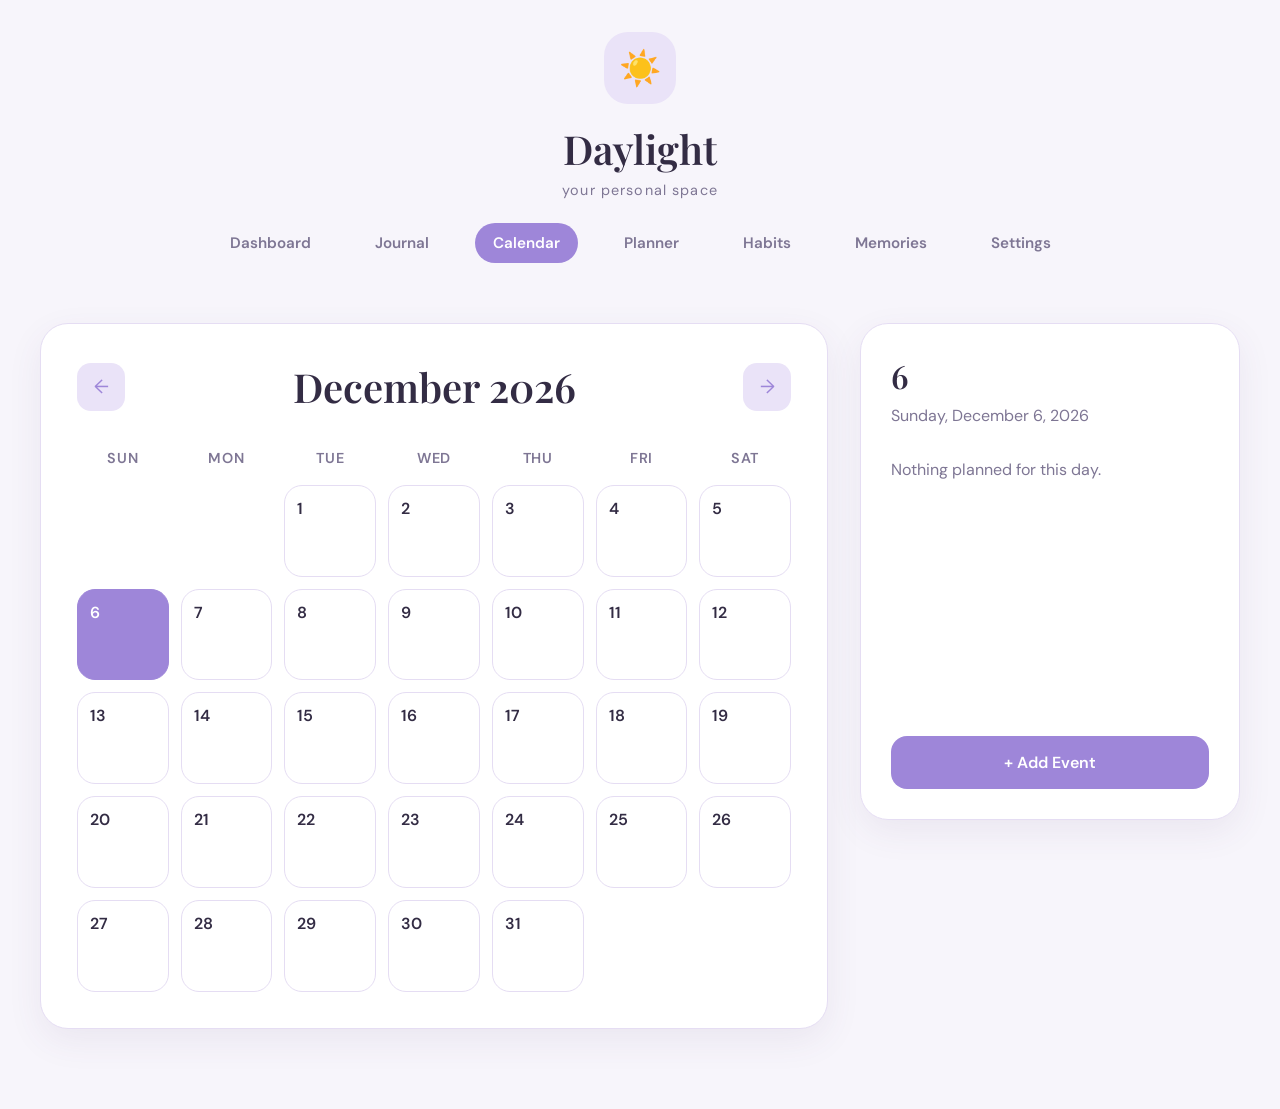
==== pages/calendar.html @ 6a20d1a0 "Daylight V2: Calendar Optimization(birthday event)" ====
<!DOCTYPE html>
<html lang="en">

<head>

    <meta charset="UTF-8">
    <meta name="viewport" content="width=device-width, initial-scale=1.0">

    <title>Daylight • Calendar</title>

    <!-- Fonts -->
    <link rel="preconnect" href="https://fonts.googleapis.com">
    <link rel="preconnect" href="https://fonts.gstatic.com" crossorigin>

    <link href="https://fonts.googleapis.com/css2?family=DM+Sans:wght@400;500;600;700&family=Playfair+Display:wght@500;600&display=swap"
        rel="stylesheet">

    <!-- Shared CSS -->
    <link rel="stylesheet" href="../assets/css/variables.css">
    <link rel="stylesheet" href="../assets/css/base.css">
    <link rel="stylesheet" href="../assets/css/layout.css">
    <link rel="stylesheet" href="../assets/css/navigation.css">
    <link rel="stylesheet" href="../assets/css/cards.css">
    <link rel="stylesheet" href="../assets/css/responsive.css">

    <!-- Calendar CSS -->
    <link rel="stylesheet" href="../assets/css/calendar.css">

</head>

<body>

<div class="navigation">

    <div class="logo">

        <div class="logo-icon">☀️</div>

        <h2>Daylight</h2>

        <span>your personal space</span>

    </div>

    <nav>

        <button class="nav-item"
            onclick="location.href='../index.html'">

            Dashboard

        </button>

        <button class="nav-item">

            Journal

        </button>

        <button class="nav-item active">

            Calendar

        </button>

        <button class="nav-item">

            Planner

        </button>

        <button class="nav-item">

            Habits

        </button>

        <button class="nav-item">

            Memories

        </button>

        <button class="nav-item">

            Settings

        </button>

    </nav>

</div>

<main class="calendar-page">

    <div class="calendar-layout">

        <!-- LEFT -->
        <section class="calendar-container">

            <div class="calendar-header">

                <button id="prevMonth">←</button>

                <h1 id="monthYear"></h1>

                <button id="nextMonth">→</button>

            </div>

            <div class="weekdays">

                <span>Sun</span>
                <span>Mon</span>
                <span>Tue</span>
                <span>Wed</span>
                <span>Thu</span>
                <span>Fri</span>
                <span>Sat</span>

            </div>

            <div
                id="calendarGrid"
                class="calendar-grid">

            </div>

        </section>

        <!-- RIGHT -->

        <aside class="event-sidebar">

            <div class="sidebar-header">

                <h2 id="selectedDate">

                    Today

                </h2>

                <p id="selectedFullDate">

                    Saturday, August 1, 2026

                </p>

            </div>

            <div class="event-list">

                <p class="empty-events">

                    No events yet.

                </p>

            </div>

            <button id="addEventBtn">

                + Add Event

            </button>

        </aside>

    </div>

</main>

<!-- ==========================================
     ADD EVENT MODAL
========================================== -->

<div id="eventModal" class="modal hidden">

    <div class="modal-card">

        <h2>Add Event</h2>

        <div class="form-group">

            <label>Title</label>

            <input
                type="text"
                id="eventTitle"
                placeholder="Dinner with family">

        </div>

        <div class="form-group">

            <label>Time</label>

            <input
                type="time"
                id="eventTime">

        </div>

        <div class="form-group">

            <label>Category</label>

            <select id="eventCategory">

                <option>Personal</option>
                <option>Work</option>
                <option>Birthday</option>
                <option>Reminder</option>

            </select>

        </div>

        <div class="form-group">

            <label>Notes</label>

            <textarea
                id="eventNotes"
                rows="4"
                placeholder="Optional">

            </textarea>

        </div>

        <div class="modal-actions">

            <button id="cancelEvent">

                Cancel

            </button>

             <button id="saveBirthday">

                🎂 Save Birthday

            </button>

            <button id="saveEvent">

                Save Event

            </button>

        </div>

    </div>

</div>

<script src="../assets/js/birthdays.js"></script>
<script src="../assets/js/calendar.js"></script>

</body>

</html>
---- assets/css/variables.css ----
:root {

    /* Colors */

    --bg: #F7F5FB;
    --surface: #FEFCFF;
    --surface-hover: #F4F0FB;

    --primary: #9E86D9;
    --primary-dark: #8A72C7;
    --primary-light: #EAE3F8;

    --border: #E5DDF3;

    --text: #332C44;
    --text-light: #7E7694;

    --shadow:
        0 12px 35px rgba(94, 77, 128, .08);

    /* Radius */

    --radius: 24px;

    /* Spacing */

    --space-xs: .5rem;
    --space-sm: 1rem;
    --space-md: 1.5rem;
    --space-lg: 2rem;
    --space-xl: 3rem;

}
---- assets/css/base.css ----
*{
    margin:0;
    padding:0;
    box-sizing:border-box;
}

body{

    background:var(--bg);
    color:var(--text);
    font-family:"DM Sans",sans-serif;

}

button{

    font-family:inherit;

}

h1,h2,h3{

    font-family:"Playfair Display",serif;
    font-weight:600;

}

a{

    color:inherit;
    text-decoration:none;

}
---- assets/css/layout.css ----
.dashboard{

    width:100%;
    max-width:1320px;
    margin:0 auto;
    padding:20px 40px 120px;

}

.hero{
    max-width:720px;
    margin:20px 0 50px;

}

.hero h1{

    font-size:4rem;

    margin:.4rem 0;

}

#today{

    color:var(--text-light);

    text-transform:uppercase;

    letter-spacing:.15em;

    font-weight:600;

}

.quote{

    color:var(--text-light);

    font-size:1.1rem;

}
---- assets/css/navigation.css ----
/* ===========================
   DAYLIGHT NAVIGATION
=========================== */

.navigation{

    width:100%;

    padding:32px 0 20px;

    display:flex;

    flex-direction:column;

    align-items:center;

}

/* ---------- Logo ---------- */

.logo{

    display:flex;

    flex-direction:column;

    align-items:center;

    margin-bottom:24px;

}

.logo-icon{

    width:72px;

    height:72px;

    display:flex;

    justify-content:center;

    align-items:center;

    border-radius:24px;

    background:var(--primary-light);

    font-size:34px;

    margin-bottom:18px;

}

.logo h2{

    font-size:2.5rem;

    margin:0;

    font-weight:600;

    color:var(--text);

}

.logo span{

    margin-top:6px;

    color:var(--text-light);

    font-size:.9rem;

    letter-spacing:.08em;

}

/* ---------- Navigation ---------- */

nav{

    display:flex;
    justify-content:center;
    align-items:center;
    gap:28px;
    flex-wrap:wrap;

}

.nav-item{

    padding:10px 18px;

    border:none;

    border-radius:999px;

    background:transparent;

    color:var(--text-light);

    cursor:pointer;

    transition:.25s;

    font-size:.95rem;

    font-weight:600;

}

.nav-item:hover{

    background:var(--primary-light);

    color:var(--primary);

}

.nav-item.active{

    background:var(--primary);

    color:white;

}
---- assets/css/cards.css ----
/* ==========================================
   CARD
========================================== */

.card{

    background:#fff;

    border:1px solid var(--border);

    border-radius:24px;

    box-shadow:0 12px 35px rgba(86,68,120,.08);

    transition:.25s ease;

}

.card:hover{

    transform:translateY(-4px);

}
---- assets/css/responsive.css ----
@media(max-width:1200px){

.dashboard-grid{

grid-template-columns:repeat(6,1fr);

}

.small,
.medium,
.large{

grid-column:span 6;

}

}

@media(max-width:900px){

.layout{

grid-template-columns:1fr;

}

.sidebar{

display:none;

}

.dashboard{

padding:25px;

}

.hero h1{

font-size:42px;

}

}
---- assets/css/calendar.css ----
/* ==========================================
   DAYLIGHT CALENDAR
========================================== */

.calendar-page{

    max-width:1320px;

    margin:0 auto;

    padding:40px 40px 80px;

}

.calendar-container{

    background:#fff;

    border:1px solid var(--border);

    border-radius:28px;

    padding:36px;

    box-shadow:0 12px 35px rgba(86,68,120,.08);

}

/* ==========================================
   HEADER
========================================== */

.calendar-header{

    display:flex;

    justify-content:space-between;

    align-items:center;

    margin-bottom:36px;

}

.calendar-header h1{

    font-size:2.5rem;

    color:var(--text);

}

.calendar-header button{

    width:48px;

    height:48px;

    border:none;

    border-radius:14px;

    background:var(--primary-light);

    color:var(--primary);

    font-size:1.2rem;

    cursor:pointer;

    transition:.25s;

}

.calendar-header button:hover{

    background:var(--primary);

    color:white;

}

/* ==========================================
   WEEKDAYS
========================================== */

.weekdays{

    display:grid;

    grid-template-columns:repeat(7,1fr);

    gap:12px;

    margin-bottom:18px;

}

.weekdays span{

    text-align:center;

    font-weight:600;

    color:var(--text-light);

    font-size:.9rem;

    letter-spacing:.05em;

    text-transform:uppercase;

}

/* ==========================================
   GRID
========================================== */

.calendar-grid{

    display:grid;

    grid-template-columns:repeat(7,1fr);

    gap:12px;

}

/* ==========================================
   DAY TILE
========================================== */

.day{

    aspect-ratio:1;

    border:1px solid var(--border);

    border-radius:18px;

    display:flex;

    justify-content:flex-start;

    align-items:flex-start;

    position:relative;

    padding:12px;

    background:white;

    transition:.25s;

    cursor:pointer;

    font-weight:600;

}

.day:hover{

    background:var(--primary-light);

    transform:translateY(-2px);

}

.day.today{

    background:var(--primary);

    color:white;

    border-color:var(--primary);

}

.day.empty{

    border:none;

    background:transparent;

    cursor:default;

}

/* ==========================================
   CALENDAR LAYOUT
========================================== */

.calendar-layout{

    display:grid;

    grid-template-columns:2fr 380px;

    gap:32px;

    align-items:start;

}

/* ==========================================
   SIDEBAR
========================================== */

.event-sidebar{

    background:#fff;

    border:1px solid var(--border);

    border-radius:28px;

    padding:30px;

    box-shadow:0 12px 35px rgba(86,68,120,.08);

    position:sticky;

    top:30px;

}

.sidebar-header{

    margin-bottom:30px;

}

.sidebar-header h2{

    margin:0;

    font-size:2rem;

}

.sidebar-header p{

    margin-top:8px;

    color:var(--text-light);

}

.event-list{

    min-height:280px;

}

.empty-events{

    color:var(--text-light);

    line-height:1.8;

}

#addEventBtn{

    width:100%;

    padding:16px;

    border:none;

    border-radius:16px;

    background:var(--primary);

    color:white;

    font-size:1rem;

    font-weight:600;

    cursor:pointer;

    transition:.25s;

}

#addEventBtn:hover{

    opacity:.9;

}

/* ==========================================
   MODAL
========================================== */

.modal{

    position:fixed;

    inset:0;

    background:rgba(25,20,40,.35);

    display:flex;

    justify-content:center;

    align-items:center;

    z-index:1000;

}

.hidden{

    display:none;

}

.modal-card{

    width:480px;

    background:white;

    border-radius:28px;

    padding:32px;

    box-shadow:0 25px 60px rgba(0,0,0,.15);

}

.modal-card h2{

    margin-bottom:28px;

}

.form-group{

    display:flex;

    flex-direction:column;

    margin-bottom:20px;

}

.form-group label{

    margin-bottom:8px;

    font-weight:600;

}

.form-group input,
.form-group textarea,
.form-group select{

    padding:14px;

    border:1px solid var(--border);

    border-radius:14px;

    font-family:inherit;

    font-size:1rem;

}

.modal-actions{

    display:flex;

    justify-content:flex-end;

    gap:12px;

    margin-top:28px;

}

.modal-actions button{

    padding:14px 24px;

    border:none;

    border-radius:14px;

    cursor:pointer;

    font-weight:600;

}

#cancelEvent{

    background:#F4F1FA;

    color:var(--text);

}

#saveEvent{

    background:var(--primary);

    color:white;

}

/* ==========================================
   BIRTHDAY INDICATOR
========================================== */


.birthday-dot{

    position:absolute;

    top:8px;

    right:8px;

    font-size: 0.9rem;

}

/* ==========================================
   SIDEBAR EVENT CARDS
========================================== */

.event-card{

    display:flex;

    gap:14px;

    align-items:flex-start;

    padding:16px;

    margin-bottom:14px;

    border-radius:18px;

    background:#F9F7FC;

}

.event-icon{

    font-size:1.5rem;

}

.event-content strong{

    display:block;

    margin-bottom:4px;

}

.event-content p{

    margin:0;

    color:var(--text-light);

}

.event-content small{

    color:var(--primary);

}

.birthday-card{

    background:#FFF6FB;

}

/* ==========================================
   EVENT INDICATORS
========================================== */

.event-indicators{

    position:absolute;

    bottom:6px;

    left:50%;

    transform:translateX(-50%);

    display:flex;

    gap:4px;

}

.event-pill{

    width:10px;

    height:5px;

    border-radius:999px;

    background:#9B8ACF;

}
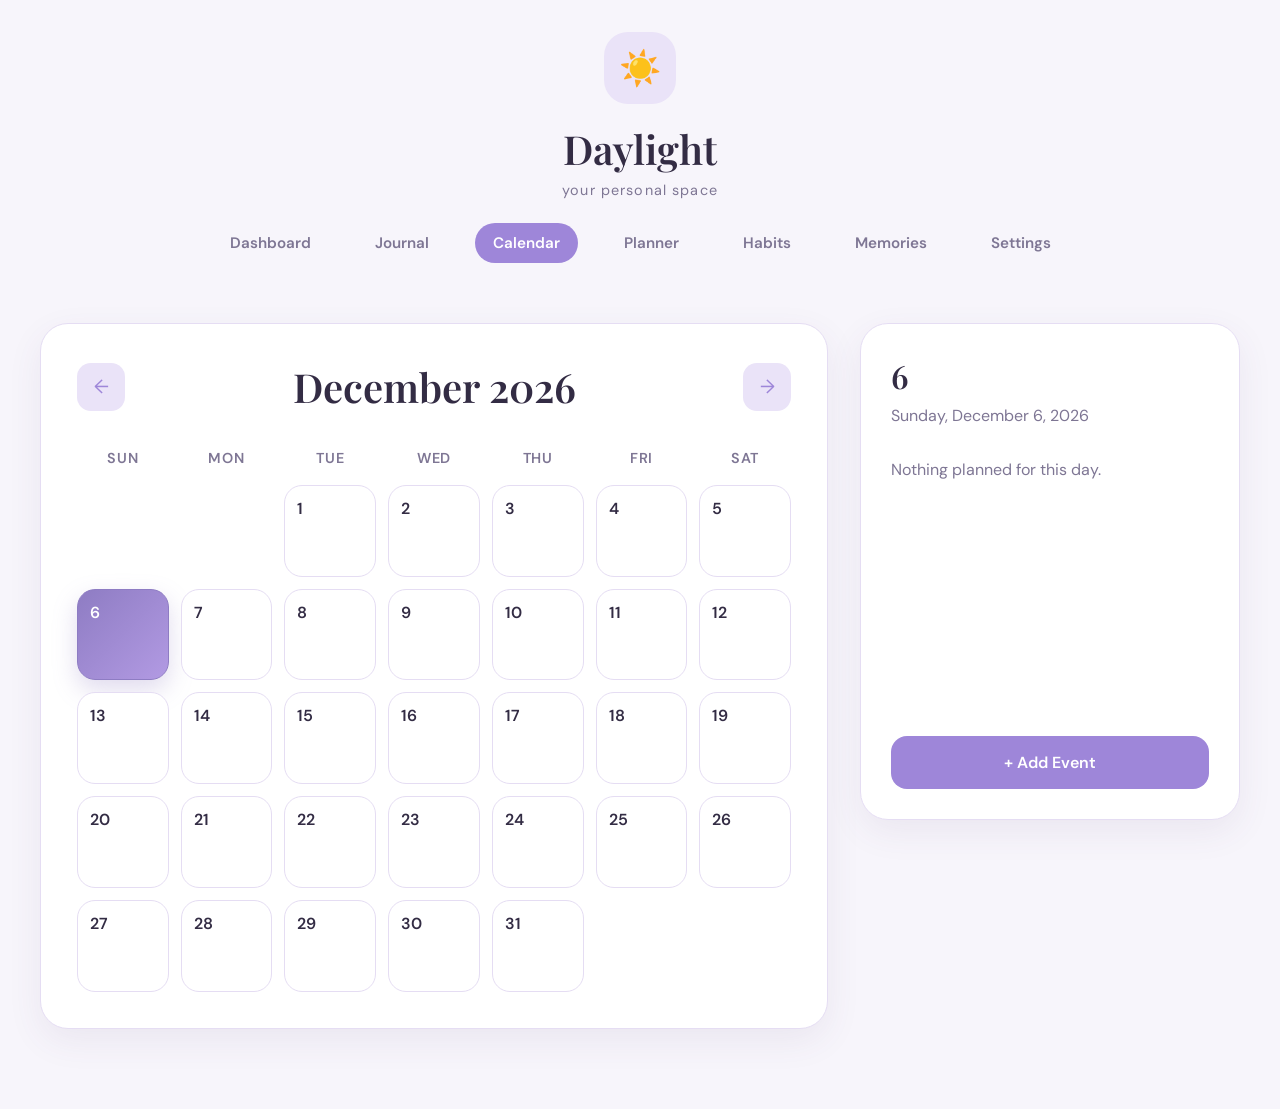
==== commit 682764ac: "Release: Calendar module v1 DONE" ====
--- a/pages/calendar.html
+++ b/pages/calendar.html
@@ -178,7 +178,7 @@
 
     <div class="modal-card">
 
-        <h2>Add Event</h2>
+        <h2 id="modalTitle">Add Event</h2>
 
         <div class="form-group">
 
@@ -237,15 +237,13 @@
 
             </button>
 
-             <button id="saveBirthday">
-
-                🎂 Save Birthday
-
-            </button>
-
             <button id="saveEvent">
 
+                <span id="saveEventText">
+
                 Save Event
+
+                </span>
 
             </button>
 
--- a/assets/css/calendar.css
+++ b/assets/css/calendar.css
@@ -123,6 +123,12 @@
     grid-template-columns:repeat(7,1fr);
 
     gap:12px;
+    
+    transition:.25s ease;
+
+    transform:translateY(0);
+
+    opacity:1;
 
 }
 
@@ -161,18 +167,23 @@
 .day:hover{
 
     background:var(--primary-light);
-
-    transform:translateY(-2px);
+    transform:translateY(-3px) scale(1.02);
+    box-shadow:0 10px 20px rgba(142,124,195,.15);
 
 }
 
 .day.today{
 
-    background:var(--primary);
+   background:linear-gradient(
+        135deg,
+        #8E7CC3,
+        #B29AE3
+    );
 
     color:white;
-
-    border-color:var(--primary);
+    border-color:#8E7CC3;
+    box-shadow:
+        0 10px 25px rgba(142,124,195,.28);
 
 }
 
@@ -221,6 +232,8 @@
     position:sticky;
 
     top:30px;
+
+    transition:.3s;
 
 }
 
@@ -439,19 +452,31 @@
 
     display:flex;
 
-    gap:14px;
-
     align-items:flex-start;
 
-    padding:16px;
-
-    margin-bottom:14px;
+    gap:16px;
+
+    padding:18px;
+
+    margin-bottom:18px;
 
     border-radius:18px;
 
-    background:#F9F7FC;
-
-}
+    background:white;
+
+    border:1px solid #EFEAF8;
+
+    transition:.25s;
+
+}
+.event-card:hover{
+
+    transform:translateY(-2px);
+
+    box-shadow:0 10px 20px rgba(142,124,195,.08);
+
+}
+
 
 .event-icon{
 
@@ -519,3 +544,151 @@
 
 }
 
+/* ==========================================
+   BIRTHDAY CARD POLISH
+========================================== */
+
+.birthday-card{
+
+    background:#FFF5FA;
+
+    border:1px solid #F4D6E6;
+
+}
+
+.event-type{
+
+    display:block;
+
+    margin-bottom:6px;
+
+    font-size:.8rem;
+
+    font-weight:600;
+
+    color:#C06A9B;
+
+    text-transform:uppercase;
+
+    letter-spacing:.08em;
+
+}
+
+.delete-event{
+
+    margin-left:auto;
+
+    border:none;
+
+    background:transparent;
+
+    cursor:pointer;
+
+    font-size:1rem;
+
+    transition:.2s;
+
+}
+
+.delete-event:hover{
+
+    transform:scale(1.15);
+
+}
+
+.event-actions{
+
+    display:flex;
+
+    align-items:center;
+
+    gap:6px;
+
+    margin-left:auto;
+
+
+}
+
+
+.edit-event,
+.delete-event{
+
+    border:none;
+
+    background:transparent;
+
+    cursor:pointer;
+
+    font-size:1rem;
+
+    transition:.2s;
+
+}
+
+.edit-event:hover,
+.delete-event:hover{
+
+    transform:scale(1.15);
+
+}
+/* ==========================================
+   EVENT CARD V2
+========================================== */
+
+.event-header{
+
+    display:flex;
+
+    justify-content:space-between;
+
+    align-items:center;
+
+}
+
+.event-title{
+
+    display:flex;
+
+    align-items:center;
+
+    gap:10px;
+
+}
+
+.event-meta{
+
+    margin:8px 0 0 34px;
+
+    font-size:.92rem;
+
+    color:var(--text-light);
+
+}
+
+.event-actions{
+
+    display:flex;
+
+    gap:6px;
+
+}
+
+.event-actions button{
+
+    border:none;
+
+    background:none;
+
+    cursor:pointer;
+
+    font-size:1rem;
+
+    transition:.2s;
+
+}
+
+.event-actions button:hover{
+
+    transform:scale(1.15);
+
+}
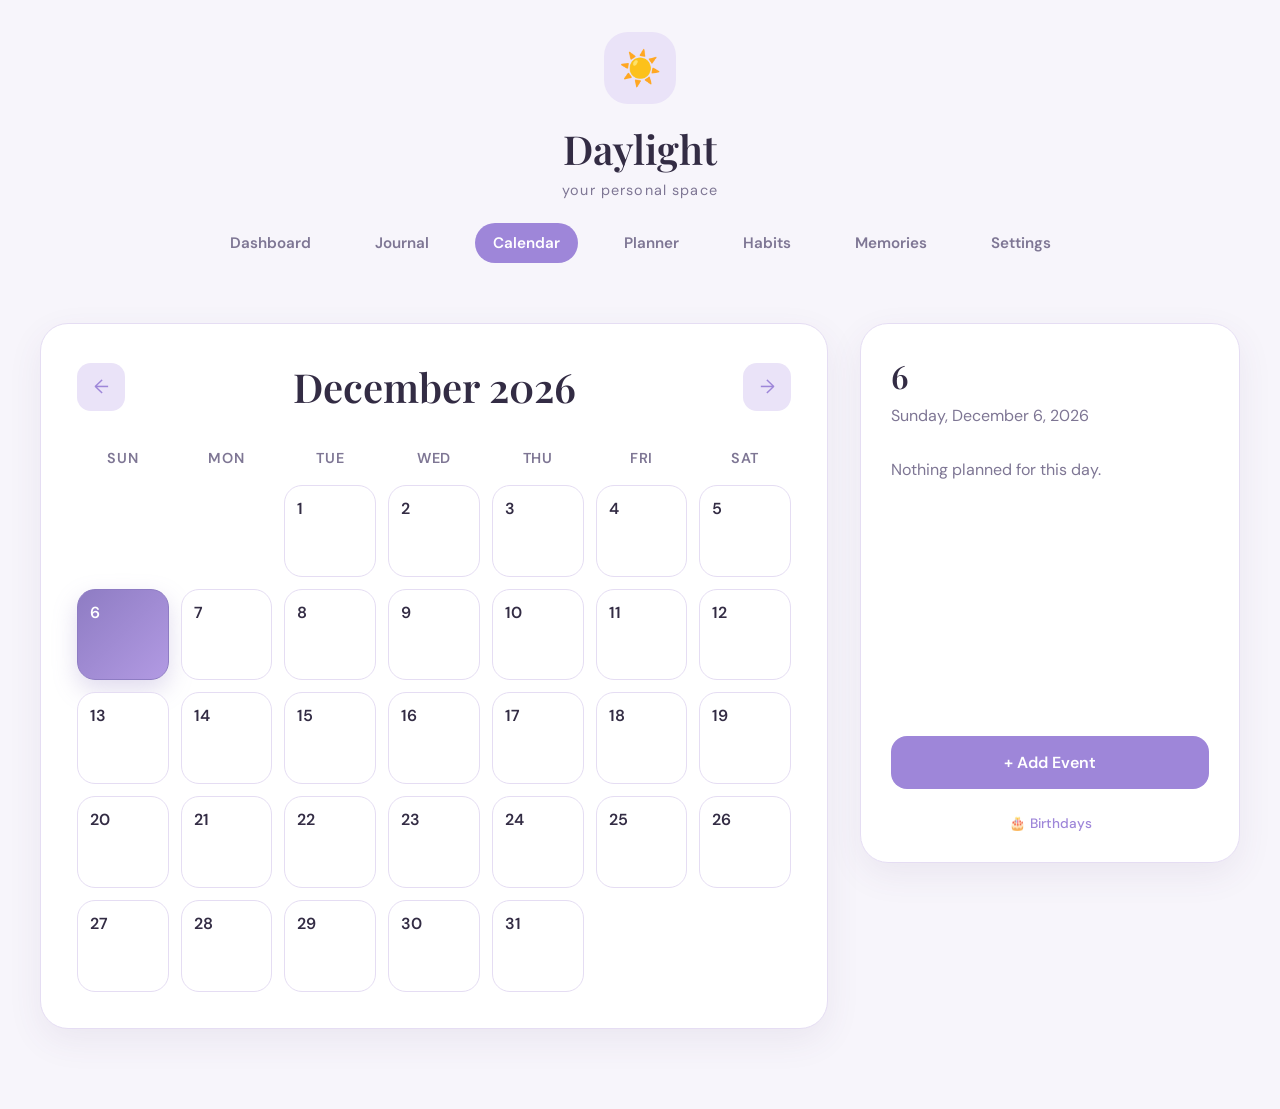
==== commit 0937b81f: "Daylight - Calendar module v2 (bday mngt)" ====
--- a/pages/calendar.html
+++ b/pages/calendar.html
@@ -158,18 +158,122 @@
 
             </div>
 
+    <div class="calendar-actions">
+
             <button id="addEventBtn">
 
                 + Add Event
 
             </button>
 
-        </aside>
-
-    </div>
-
-</main>
-
+            <button id="birthdaysBtn" class="birthdays-link">
+
+            🎂 Birthdays
+
+            </button>
+
+    </div>
+
+    </aside>
+
+    </div>
+
+    </main>
+
+
+<!-- ==========================================
+     ADD BIRTHDAY MODAL
+========================================== -->
+
+<div id="birthdayFormModal" class="modal hidden">
+
+    <div class="modal-card">
+
+        <h2>Add Birthday</h2>
+
+        <div class="form-group">
+
+            <label>Name</label>
+
+            <input
+                type="text"
+                id="birthdayName"
+                placeholder="e.g. Austin">
+
+        </div>
+
+        <div class="form-group">
+
+            <label>Birthday</label>
+
+            <input
+                type="date"
+                id="birthdayDate">
+
+        </div>
+
+        <div class="modal-actions">
+
+            <button id="cancelBirthday">
+
+                Cancel
+
+            </button>
+
+            <button id="saveBirthday">
+
+                Save Birthday
+
+            </button>
+
+        </div>
+
+    </div>
+
+</div>
+
+<!-- ==========================================
+     BIRTHDAY EVENT MODAL
+========================================== -->
+<div id="birthdayManagerModal" class="modal hidden">
+
+    <div class="modal-card">
+
+      <h2>🎂 Birthdays</h2>
+
+        <div class="birthday-list">
+
+            <p class="empty-events">
+
+                No birthdays yet.
+
+            </p>
+
+    </div>
+
+    <div class="birthday-footer">
+
+            <button id="openBirthdayForm">
+
+                + Add Birthday
+
+            </button>
+        
+    </div>
+
+        <div class="modal-actions">
+
+            <button id="closeBirthdayManager">
+
+                Close
+
+            </button>
+
+        </div>
+
+    </div>
+
+</div>
 <!-- ==========================================
      ADD EVENT MODAL
 ========================================== -->
--- a/assets/css/calendar.css
+++ b/assets/css/calendar.css
@@ -506,53 +506,164 @@
 
 }
 
+
+/* ==========================================
+   EVENT INDICATORS
+========================================== */
+
+.event-indicators{
+
+    position:absolute;
+
+    bottom:6px;
+
+    left:50%;
+
+    transform:translateX(-50%);
+
+    display:flex;
+
+    gap:4px;
+
+}
+
+.event-pill{
+
+    width:10px;
+
+    height:5px;
+
+    border-radius:999px;
+
+    background:#9B8ACF;
+
+}
+
+/* ==========================================
+   BIRTHDAY CARD POLISH
+========================================== */
+
 .birthday-card{
 
-    background:#FFF6FB;
-
-}
-
-/* ==========================================
-   EVENT INDICATORS
-========================================== */
-
-.event-indicators{
-
-    position:absolute;
-
-    bottom:6px;
-
-    left:50%;
-
-    transform:translateX(-50%);
-
-    display:flex;
-
-    gap:4px;
-
-}
-
-.event-pill{
-
-    width:10px;
-
-    height:5px;
-
-    border-radius:999px;
-
-    background:#9B8ACF;
-
-}
-
-/* ==========================================
-   BIRTHDAY CARD POLISH
-========================================== */
-
-.birthday-card{
-
-    background:#FFF5FA;
-
-    border:1px solid #F4D6E6;
+    display:flex;
+
+    justify-content:space-between;
+
+    align-items:center;
+
+    padding:14px 16px;
+
+    margin-bottom:12px;
+
+    border:1px solid var(--border);
+
+    border-radius:14px;
+
+    background:#FFFFFF;
+
+    transition:.25s;
+
+}
+
+.birthday-card:hover{
+
+    transform:translateY(-2px);
+
+    box-shadow:0 8px 20px rgba(124,95,215,.08);
+
+}
+.birthday-info{
+
+    flex:1;
+
+}
+
+.birthday-info strong{
+
+    display:block;
+
+    color:var(--text);
+
+    font-size:.95rem;
+
+}
+
+.birthday-info small{
+
+    display:block;
+
+    margin-top:4px;
+
+    color:var(--text-light);
+
+    font-size:.82rem;
+
+}
+.birthday-actions{
+
+    display:flex;
+
+    align-items:center;
+
+    gap:8px;
+
+}
+.birthday-actions button{
+
+    width:34px;
+
+    height:34px;
+
+    border:none;
+
+    border-radius:10px;
+
+    background:#F7F4FD;
+
+    display:flex;
+
+    justify-content:center;
+
+    align-items:center;
+
+    cursor:pointer;
+
+    transition:.2s;
+
+}
+.birthday-actions button:hover{
+
+    background:#ECE5FC;
+
+    transform:translateY(-2px);
+
+}
+.birthday-list{
+
+    display:flex;
+
+    flex-direction:column;
+
+    gap:12px;
+
+    margin:18px 0;
+
+    max-height:320px;
+
+    overflow-y:auto;
+
+}
+.birthday-list::-webkit-scrollbar{
+
+    width:6px;
+
+}
+
+.birthday-list::-webkit-scrollbar-thumb{
+
+    background:#DDD3F8;
+
+    border-radius:20px;
 
 }
 
@@ -692,3 +803,140 @@
     transform:scale(1.15);
 
 }
+
+/* ==========================================
+   CALENDAR ACTIONS
+========================================== */
+
+.calendar-actions{
+
+    display:flex;
+
+    flex-direction:column;
+
+    align-items:center;
+
+    gap:10px;
+
+    margin-top:auto;
+
+}
+
+.secondary-btn{
+
+    border:1px solid var(--border);
+
+    background:white;
+
+    color:var(--text);
+
+    padding:12px;
+
+    border-radius:14px;
+
+    cursor:pointer;
+
+    transition:.25s;
+
+    font-weight:500;
+
+}
+
+.secondary-btn:hover{
+
+    background:var(--surface);
+
+    transform:translateY(-2px);
+
+}
+
+/* ==========================================
+   BIRTHDAYS LINK
+========================================== */
+
+.birthdays-link{
+
+    display:flex;
+    align-items:center;
+    justify-content:center;
+    gap:6px;
+
+    background:none;
+    border:none;
+
+    color:var(--primary);
+
+    font-size:.85rem;
+    font-weight:500;
+
+    cursor:pointer;
+    transition:.25s;
+
+    margin-top:16px;
+
+}
+
+.birthdays-link:hover{
+
+    opacity:.75;
+
+}
+
+/* ==========================================
+   BIRTHDAY FOOTER
+========================================== */
+
+.birthday-footer{
+
+    margin-top:24px;
+
+    padding-top:8px;
+
+    display:flex;
+
+    justify-content:flex-start;
+
+}
+
+.birthday-footer button{
+
+    padding:10px 18px;
+
+    border:none;
+
+    border-radius:12px;
+
+    background:var(--primary);
+
+    color:#fff;
+
+    cursor:pointer;
+
+    transition:.2s;
+
+}
+
+.birthday-footer button:hover{
+
+    opacity:.9;
+
+}
+.birthday-list::-webkit-scrollbar{
+
+    width:5px;
+
+}
+
+.birthday-list::-webkit-scrollbar-track{
+
+    background:transparent;
+
+}
+
+.birthday-list::-webkit-scrollbar-thumb{
+
+    background:#DDD2F8;
+
+    border-radius:999px;
+
+}
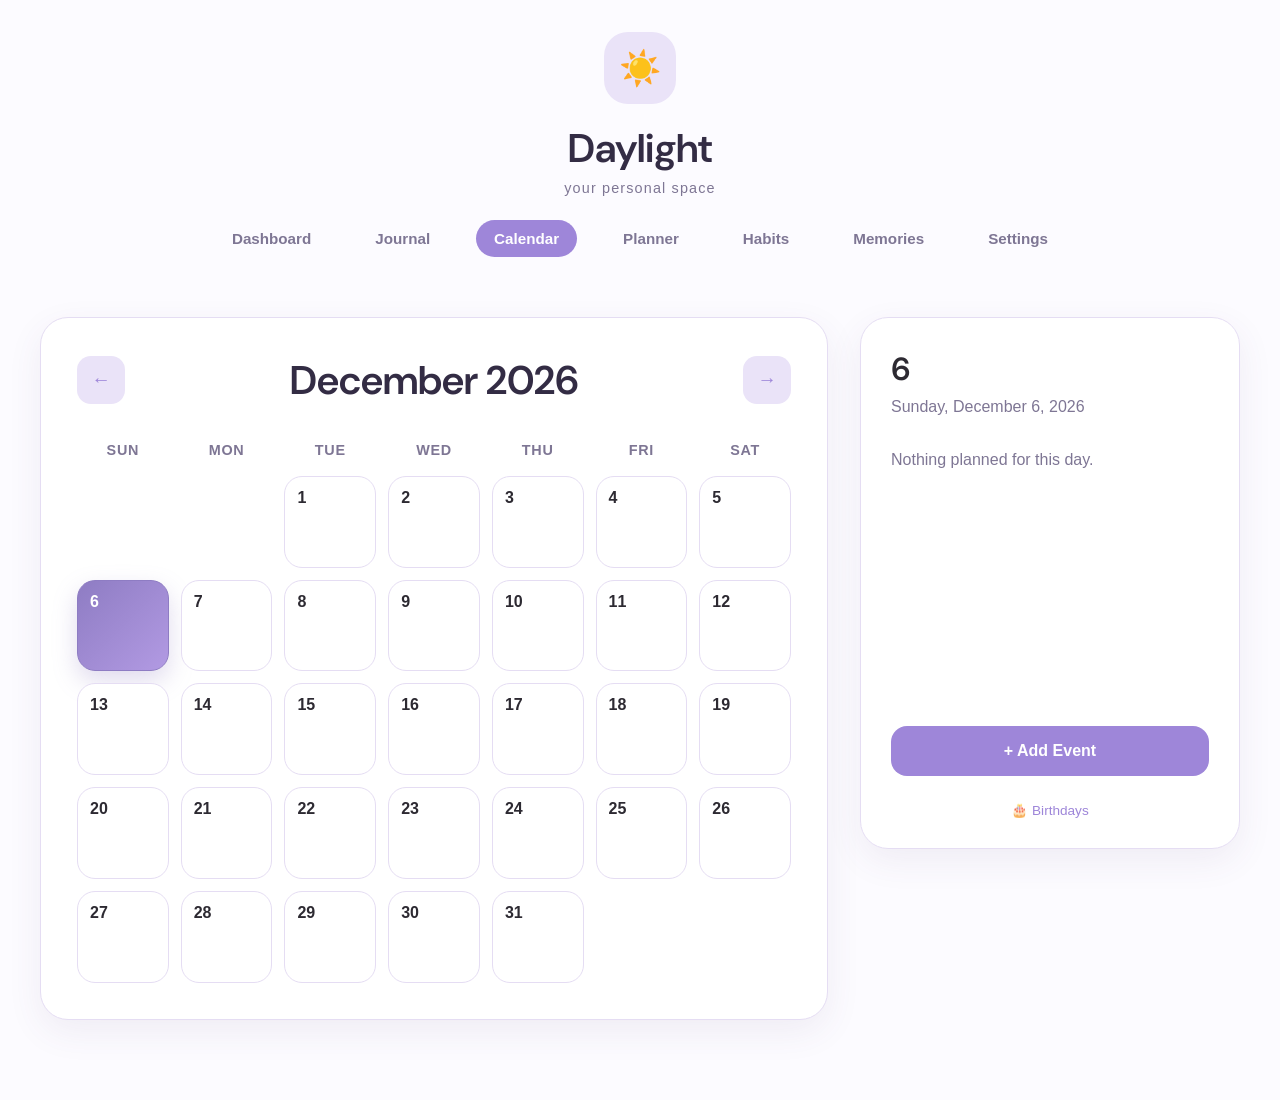
==== commit b6f596a9: "Daylight = feat: integrate planner with calendar" ====
--- a/pages/calendar.html
+++ b/pages/calendar.html
@@ -63,8 +63,9 @@
 
         </button>
 
-        <button class="nav-item">
-
+        <button 
+            class="nav-item"
+            onclick="location.href='../pages/planner.html'">
             Planner
 
         </button>
--- a/assets/css/base.css
+++ b/assets/css/base.css
@@ -6,9 +6,11 @@
 
 body{
 
-    background:var(--bg);
-    color:var(--text);
-    font-family:"DM Sans",sans-serif;
+    font-family:"Plus Jakarta Sans",sans-serif;
+
+    background:#FCFBFF;
+
+    color:#2D2A32;
 
 }
 
@@ -20,7 +22,7 @@
 
 h1,h2,h3{
 
-    font-family:"Playfair Display",serif;
+    font-family:"DM Sans",serif;
     font-weight:600;
 
 }
--- a/assets/css/calendar.css
+++ b/assets/css/calendar.css
@@ -940,3 +940,41 @@
     border-radius:999px;
 
 }
+.planner-indicator{
+
+    margin-top: 2px;
+
+    font-size: 0.65rem;
+
+    color: #9a7bd8;
+
+}
+
+
+.planner-card{
+
+    background: #faf7ff;
+
+    border: 1px solid #eee5fb;
+
+}
+
+
+.planner-card .event-icon{
+
+    color: #9674d8;
+
+}
+
+
+.planner-goal{
+
+    margin-top: 8px;
+
+    color: #8d819b;
+
+    font-size: 0.8rem;
+
+    line-height: 1.5;
+
+}
